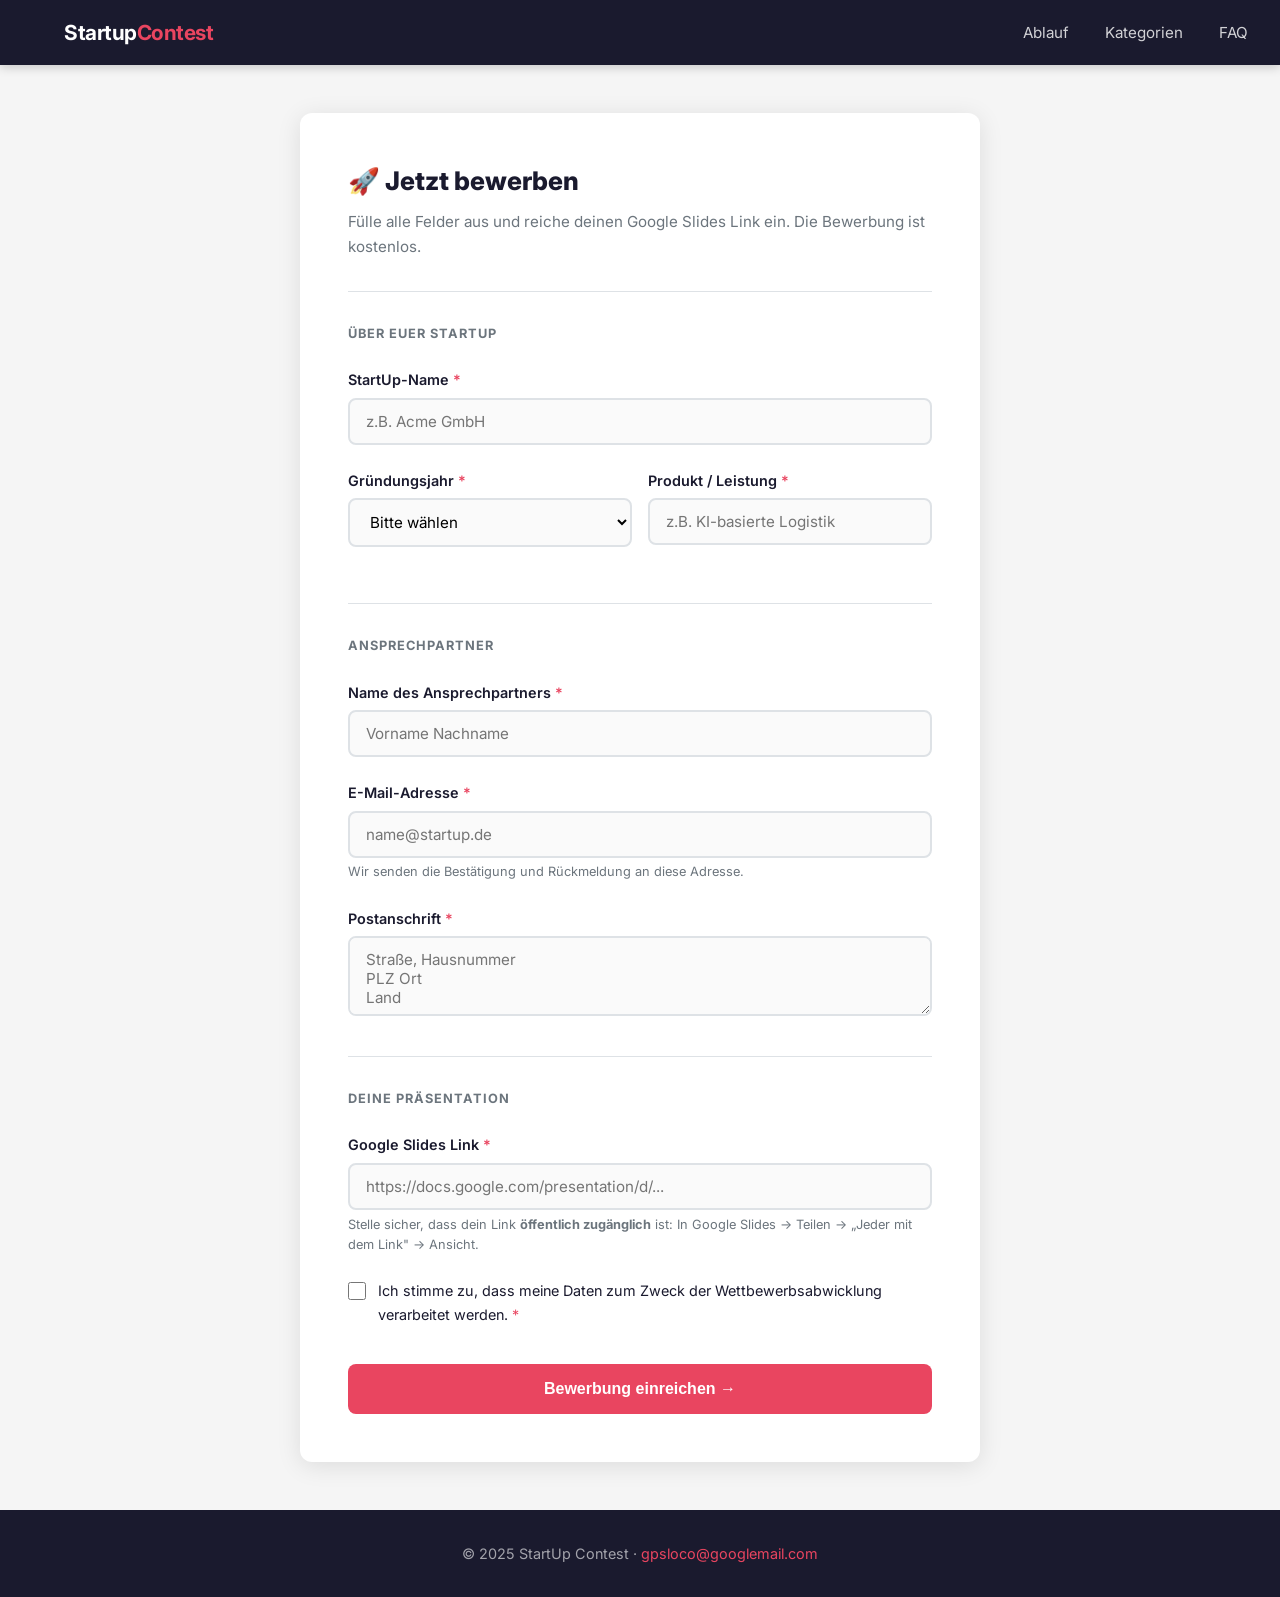
==== register.html @ a5f741df "Initial commit" ====
<!DOCTYPE html>
<html lang="de">
<head>
  <meta charset="UTF-8" />
  <meta name="viewport" content="width=device-width, initial-scale=1.0" />
  <title>Bewerbung – StartUp Contest</title>
  <link rel="stylesheet" href="css/style.css" />
  <link rel="preconnect" href="https://fonts.googleapis.com" />
  <link href="https://fonts.googleapis.com/css2?family=Inter:wght@400;600;700;800&display=swap" rel="stylesheet" />
</head>
<body>

  <!-- Navigation -->
  <nav>
    <a href="index.html" class="logo">Startup<span>Contest</span></a>
    <div class="nav-links">
      <a href="index.html#ablauf">Ablauf</a>
      <a href="index.html#kriterien">Kategorien</a>
      <a href="index.html#faq">FAQ</a>
    </div>
  </nav>

  <!-- Form Page -->
  <div class="form-page" style="background: var(--light);">
    <div class="form-card">

      <h2>🚀 Jetzt bewerben</h2>
      <p class="subtitle">Fülle alle Felder aus und reiche deinen Google Slides Link ein. Die Bewerbung ist kostenlos.</p>

      <form id="registrationForm" novalidate>

        <hr class="divider" style="margin-top: 0;" />
        <p style="font-size: 0.8rem; font-weight: 700; text-transform: uppercase; letter-spacing: 1px; color: var(--gray); margin-bottom: 1.5rem;">Über euer StartUp</p>

        <!-- StartUp Name -->
        <div class="form-group">
          <label for="startupName">StartUp-Name <span class="required">*</span></label>
          <input type="text" id="startupName" name="startupName" placeholder="z.B. Acme GmbH" required />
        </div>

        <!-- Gründungsjahr + Produkt -->
        <div class="form-row">
          <div class="form-group">
            <label for="foundingYear">Gründungsjahr <span class="required">*</span></label>
            <select id="foundingYear" name="foundingYear" required>
              <option value="">Bitte wählen</option>
              <script>
                for (let y = new Date().getFullYear(); y >= 2010; y--) {
                  document.write(`<option value="${y}">${y}</option>`);
                }
              </script>
            </select>
          </div>
          <div class="form-group">
            <label for="productName">Produkt / Leistung <span class="required">*</span></label>
            <input type="text" id="productName" name="productName" placeholder="z.B. KI-basierte Logistik" required />
          </div>
        </div>

        <hr class="divider" />
        <p style="font-size: 0.8rem; font-weight: 700; text-transform: uppercase; letter-spacing: 1px; color: var(--gray); margin-bottom: 1.5rem;">Ansprechpartner</p>

        <!-- Name -->
        <div class="form-group">
          <label for="contactName">Name des Ansprechpartners <span class="required">*</span></label>
          <input type="text" id="contactName" name="contactName" placeholder="Vorname Nachname" required />
        </div>

        <!-- Email -->
        <div class="form-group">
          <label for="email">E-Mail-Adresse <span class="required">*</span></label>
          <input type="email" id="email" name="email" placeholder="name@startup.de" required />
          <p class="form-hint">Wir senden die Bestätigung und Rückmeldung an diese Adresse.</p>
        </div>

        <!-- Postadresse -->
        <div class="form-group">
          <label for="address">Postanschrift <span class="required">*</span></label>
          <textarea id="address" name="address" placeholder="Straße, Hausnummer&#10;PLZ Ort&#10;Land" required></textarea>
        </div>

        <hr class="divider" />
        <p style="font-size: 0.8rem; font-weight: 700; text-transform: uppercase; letter-spacing: 1px; color: var(--gray); margin-bottom: 1.5rem;">Deine Präsentation</p>

        <!-- Google Slides Link -->
        <div class="form-group">
          <label for="slidesUrl">Google Slides Link <span class="required">*</span></label>
          <input type="url" id="slidesUrl" name="slidesUrl"
            placeholder="https://docs.google.com/presentation/d/..." required />
          <p class="form-hint">
            Stelle sicher, dass dein Link <strong>öffentlich zugänglich</strong> ist:
            In Google Slides → Teilen → „Jeder mit dem Link" → Ansicht.
          </p>
        </div>

        <!-- Datenschutz -->
        <div class="form-group" style="display: flex; align-items: flex-start; gap: 0.75rem;">
          <input type="checkbox" id="privacy" name="privacy" required
            style="width: auto; min-width: 18px; height: 18px; margin-top: 3px;" />
          <label for="privacy" style="font-weight: 400; font-size: 0.9rem; cursor: pointer;">
            Ich stimme zu, dass meine Daten zum Zweck der Wettbewerbsabwicklung verarbeitet werden.
            <span class="required">*</span>
          </label>
        </div>

        <!-- Submit -->
        <button type="submit" class="btn-submit" id="submitBtn">
          Bewerbung einreichen →
        </button>

        <!-- Success Message -->
        <div class="success-msg" id="successMsg">
          <h3>🎉 Vielen Dank für deine Bewerbung!</h3>
          <p>Wir haben deine Unterlagen erhalten und melden uns bald per E-Mail bei dir.</p>
        </div>

        <!-- Error Message -->
        <div id="errorMsg" style="display:none; background:#f8d7da; border:1px solid #f5c6cb; color:#721c24; padding:1rem; border-radius:8px; margin-top:1rem;">
          <strong>Fehler beim Senden.</strong> Bitte versuche es erneut oder schreib uns direkt an gpsloco@googlemail.com.
        </div>

      </form>
    </div>
  </div>

  <!-- Footer -->
  <footer>
    <p>© 2025 StartUp Contest · <a href="mailto:gpsloco@googlemail.com">gpsloco@googlemail.com</a></p>
  </footer>

  <script>
    // ── Google Apps Script Web App URL (nach Deployment eintragen) ──
    // HIER die URL deines Apps Script Web Apps eintragen:
    const APPS_SCRIPT_URL = 'YOUR_APPS_SCRIPT_URL_HERE';

    const form = document.getElementById('registrationForm');
    const submitBtn = document.getElementById('submitBtn');
    const successMsg = document.getElementById('successMsg');
    const errorMsg = document.getElementById('errorMsg');

    // Validate Google Slides URL
    function isValidSlidesUrl(url) {
      return url.includes('docs.google.com/presentation');
    }

    form.addEventListener('submit', async function(e) {
      e.preventDefault();

      // Validate
      if (!form.checkValidity()) {
        form.reportValidity();
        return;
      }

      const slidesUrl = document.getElementById('slidesUrl').value;
      if (!isValidSlidesUrl(slidesUrl)) {
        alert('Bitte gib einen gültigen Google Slides Link ein (docs.google.com/presentation/...)');
        return;
      }

      // Collect data
      const data = {
        timestamp: new Date().toISOString(),
        startupName:  document.getElementById('startupName').value,
        foundingYear: document.getElementById('foundingYear').value,
        productName:  document.getElementById('productName').value,
        contactName:  document.getElementById('contactName').value,
        email:        document.getElementById('email').value,
        address:      document.getElementById('address').value,
        slidesUrl:    slidesUrl,
      };

      submitBtn.disabled = true;
      submitBtn.textContent = 'Wird gesendet…';

      try {
        const response = await fetch(APPS_SCRIPT_URL, {
          method: 'POST',
          mode: 'no-cors',
          headers: { 'Content-Type': 'application/json' },
          body: JSON.stringify(data),
        });

        // no-cors gibt kein lesbares Response zurück – wir zeigen trotzdem Erfolg
        form.style.display = 'none';
        successMsg.style.display = 'block';

      } catch (err) {
        console.error(err);
        submitBtn.disabled = false;
        submitBtn.textContent = 'Bewerbung einreichen →';
        errorMsg.style.display = 'block';
      }
    });
  </script>

</body>
</html>
---- css/style.css ----
/* =============================================
   StartUp Contest – Global Styles
   ============================================= */

:root {
  --primary: #1a1a2e;
  --accent: #e94560;
  --accent2: #0f3460;
  --light: #f5f5f5;
  --white: #ffffff;
  --gray: #6c757d;
  --border: #dee2e6;
  --success: #28a745;
  --font: 'Inter', -apple-system, BlinkMacSystemFont, sans-serif;
  --radius: 12px;
  --shadow: 0 4px 24px rgba(0,0,0,0.10);
}

* { box-sizing: border-box; margin: 0; padding: 0; }

body {
  font-family: var(--font);
  background: var(--light);
  color: var(--primary);
  line-height: 1.6;
}

/* ── Navigation ── */
nav {
  background: var(--primary);
  padding: 1rem 2rem;
  display: flex;
  justify-content: space-between;
  align-items: center;
  position: sticky;
  top: 0;
  z-index: 100;
  box-shadow: 0 2px 10px rgba(0,0,0,0.2);
}

nav .logo {
  color: var(--white);
  font-size: 1.3rem;
  font-weight: 700;
  text-decoration: none;
  letter-spacing: -0.5px;
}

nav .logo span { color: var(--accent); }

nav a {
  color: rgba(255,255,255,0.8);
  text-decoration: none;
  margin-left: 2rem;
  font-size: 0.95rem;
  transition: color 0.2s;
}

nav a:hover { color: var(--accent); }

.btn-nav {
  background: var(--accent);
  color: var(--white) !important;
  padding: 0.5rem 1.25rem;
  border-radius: 6px;
  font-weight: 600;
}

.btn-nav:hover { background: #c73652; }

/* ── Hero ── */
.hero {
  background: linear-gradient(135deg, var(--primary) 0%, var(--accent2) 100%);
  color: var(--white);
  padding: 6rem 2rem 5rem;
  text-align: center;
  position: relative;
  overflow: hidden;
}

.hero::before {
  content: '';
  position: absolute;
  top: -50%;
  left: -50%;
  width: 200%;
  height: 200%;
  background: radial-gradient(circle, rgba(233,69,96,0.15) 0%, transparent 60%);
  pointer-events: none;
}

.hero-badge {
  display: inline-block;
  background: rgba(233,69,96,0.2);
  border: 1px solid var(--accent);
  color: var(--accent);
  padding: 0.4rem 1rem;
  border-radius: 20px;
  font-size: 0.85rem;
  font-weight: 600;
  letter-spacing: 1px;
  text-transform: uppercase;
  margin-bottom: 1.5rem;
}

.hero h1 {
  font-size: clamp(2rem, 5vw, 3.5rem);
  font-weight: 800;
  line-height: 1.2;
  margin-bottom: 1.5rem;
  letter-spacing: -1px;
}

.hero h1 span { color: var(--accent); }

.hero p {
  font-size: 1.15rem;
  color: rgba(255,255,255,0.8);
  max-width: 600px;
  margin: 0 auto 2.5rem;
}

.btn-primary {
  display: inline-block;
  background: var(--accent);
  color: var(--white);
  padding: 0.9rem 2.5rem;
  border-radius: 8px;
  text-decoration: none;
  font-weight: 700;
  font-size: 1rem;
  transition: all 0.2s;
  box-shadow: 0 4px 15px rgba(233,69,96,0.4);
}

.btn-primary:hover {
  transform: translateY(-2px);
  box-shadow: 0 6px 20px rgba(233,69,96,0.5);
}

/* ── Sections ── */
section { padding: 5rem 2rem; }

.container { max-width: 1100px; margin: 0 auto; }

.section-title {
  text-align: center;
  margin-bottom: 3rem;
}

.section-title h2 {
  font-size: 2rem;
  font-weight: 800;
  margin-bottom: 0.75rem;
}

.section-title p {
  color: var(--gray);
  font-size: 1.05rem;
  max-width: 550px;
  margin: 0 auto;
}

/* ── Info Cards ── */
.cards {
  display: grid;
  grid-template-columns: repeat(auto-fit, minmax(280px, 1fr));
  gap: 1.5rem;
}

.card {
  background: var(--white);
  border-radius: var(--radius);
  padding: 2rem;
  box-shadow: var(--shadow);
  transition: transform 0.2s;
}

.card:hover { transform: translateY(-4px); }

.card-icon {
  font-size: 2.5rem;
  margin-bottom: 1rem;
}

.card h3 {
  font-size: 1.1rem;
  font-weight: 700;
  margin-bottom: 0.75rem;
}

.card p { color: var(--gray); font-size: 0.95rem; }

/* ── Timeline ── */
.timeline {
  max-width: 700px;
  margin: 0 auto;
  position: relative;
}

.timeline::before {
  content: '';
  position: absolute;
  left: 28px;
  top: 0;
  bottom: 0;
  width: 2px;
  background: var(--border);
}

.timeline-item {
  display: flex;
  gap: 1.5rem;
  margin-bottom: 2.5rem;
  align-items: flex-start;
}

.timeline-dot {
  width: 56px;
  height: 56px;
  min-width: 56px;
  background: var(--primary);
  color: var(--white);
  border-radius: 50%;
  display: flex;
  align-items: center;
  justify-content: center;
  font-weight: 700;
  font-size: 1.1rem;
  position: relative;
  z-index: 1;
  border: 3px solid var(--light);
}

.timeline-dot.active { background: var(--accent); }

.timeline-content h4 { font-size: 1rem; font-weight: 700; margin-bottom: 0.3rem; }
.timeline-content p { color: var(--gray); font-size: 0.9rem; }

/* ── CTA Section ── */
.cta-section {
  background: linear-gradient(135deg, var(--primary) 0%, var(--accent2) 100%);
  color: var(--white);
  text-align: center;
}

.cta-section h2 { font-size: 2rem; font-weight: 800; margin-bottom: 1rem; }
.cta-section p { color: rgba(255,255,255,0.8); margin-bottom: 2rem; font-size: 1.05rem; }

/* ── Footer ── */
footer {
  background: var(--primary);
  color: rgba(255,255,255,0.6);
  text-align: center;
  padding: 2rem;
  font-size: 0.9rem;
}

footer a { color: var(--accent); text-decoration: none; }

/* ── Form Page ── */
.form-page {
  min-height: calc(100vh - 70px);
  display: flex;
  align-items: center;
  justify-content: center;
  padding: 3rem 1rem;
}

.form-card {
  background: var(--white);
  border-radius: var(--radius);
  box-shadow: var(--shadow);
  padding: 3rem;
  width: 100%;
  max-width: 680px;
}

.form-card h2 {
  font-size: 1.6rem;
  font-weight: 800;
  margin-bottom: 0.5rem;
}

.form-card .subtitle {
  color: var(--gray);
  margin-bottom: 2rem;
  font-size: 0.95rem;
}

.form-group {
  margin-bottom: 1.5rem;
}

.form-row {
  display: grid;
  grid-template-columns: 1fr 1fr;
  gap: 1rem;
}

label {
  display: block;
  font-size: 0.9rem;
  font-weight: 600;
  margin-bottom: 0.4rem;
  color: var(--primary);
}

label .required { color: var(--accent); }

input, textarea, select {
  width: 100%;
  padding: 0.75rem 1rem;
  border: 2px solid var(--border);
  border-radius: 8px;
  font-size: 0.95rem;
  font-family: var(--font);
  transition: border-color 0.2s;
  background: #fafafa;
}

input:focus, textarea:focus, select:focus {
  outline: none;
  border-color: var(--accent);
  background: var(--white);
}

textarea { resize: vertical; min-height: 80px; }

.form-hint {
  font-size: 0.8rem;
  color: var(--gray);
  margin-top: 0.3rem;
}

.btn-submit {
  width: 100%;
  background: var(--accent);
  color: var(--white);
  border: none;
  padding: 1rem;
  border-radius: 8px;
  font-size: 1rem;
  font-weight: 700;
  cursor: pointer;
  transition: all 0.2s;
  margin-top: 0.5rem;
}

.btn-submit:hover {
  background: #c73652;
  transform: translateY(-1px);
}

.btn-submit:disabled {
  background: var(--gray);
  cursor: not-allowed;
  transform: none;
}

.success-msg {
  display: none;
  background: #d4edda;
  border: 1px solid #c3e6cb;
  color: #155724;
  padding: 1.5rem;
  border-radius: 8px;
  text-align: center;
  margin-top: 1rem;
}

.success-msg h3 { margin-bottom: 0.5rem; }

.divider {
  border: none;
  border-top: 1px solid var(--border);
  margin: 2rem 0;
}

/* ── Responsive ── */
@media (max-width: 600px) {
  .form-row { grid-template-columns: 1fr; }
  .form-card { padding: 2rem 1.5rem; }
  nav .nav-links { display: none; }
}
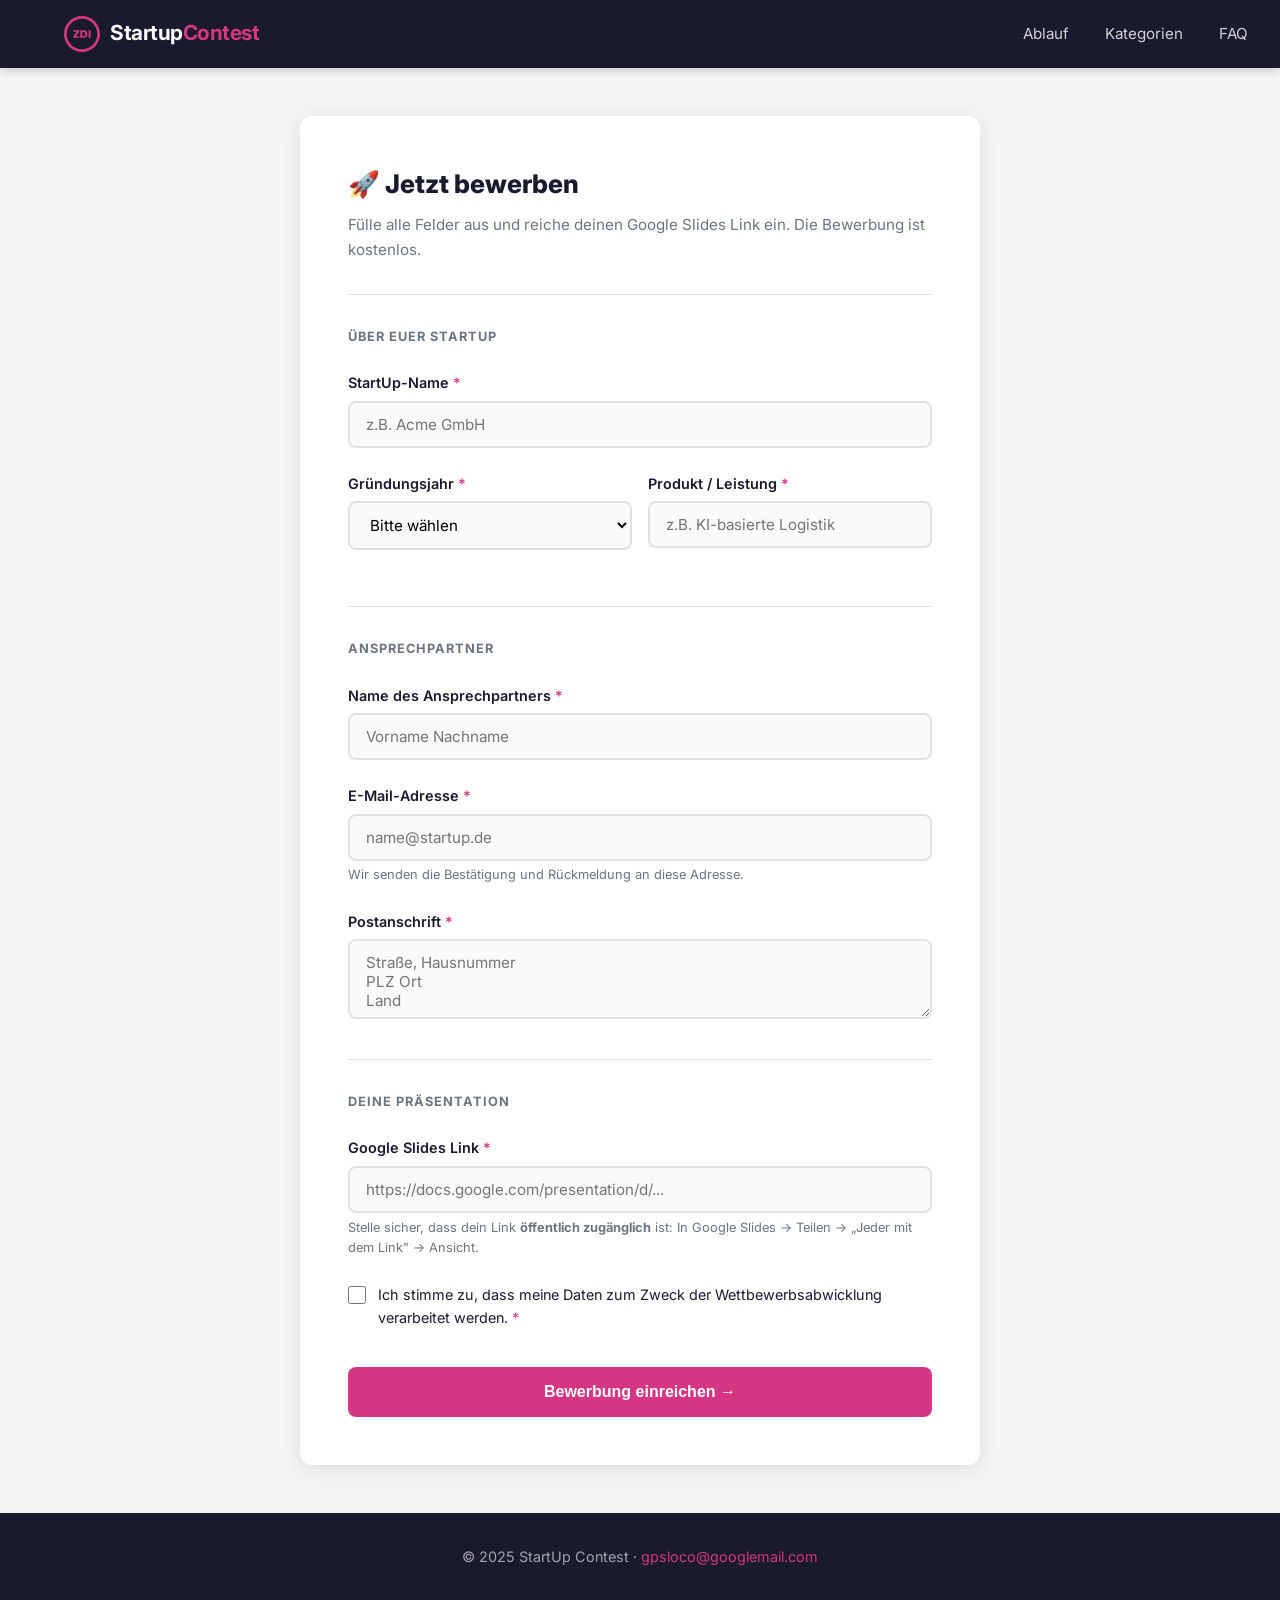
==== commit 82294991: "update logo" ====
--- a/register.html
+++ b/register.html
@@ -12,7 +12,9 @@
 
   <!-- Navigation -->
   <nav>
-    <a href="index.html" class="logo">Startup<span>Contest</span></a>
+    <a href="index.html" class="logo">
+      <img src="logo.svg" alt="ZDI Logo" style="height:36px; width:auto; vertical-align:middle; margin-right:10px;" />Startup<span>Contest</span>
+    </a>
     <div class="nav-links">
       <a href="index.html#ablauf">Ablauf</a>
       <a href="index.html#kriterien">Kategorien</a>
--- a/css/style.css
+++ b/css/style.css
@@ -4,7 +4,7 @@
 
 :root {
   --primary: #1a1a2e;
-  --accent: #e94560;
+  --accent: #D43684;
   --accent2: #0f3460;
   --light: #f5f5f5;
   --white: #ffffff;
@@ -130,12 +130,12 @@
   font-weight: 700;
   font-size: 1rem;
   transition: all 0.2s;
-  box-shadow: 0 4px 15px rgba(233,69,96,0.4);
+  box-shadow: 0 4px 15px rgba(212,54,132,0.4);
 }
 
 .btn-primary:hover {
   transform: translateY(-2px);
-  box-shadow: 0 6px 20px rgba(233,69,96,0.5);
+  box-shadow: 0 6px 20px rgba(212,54,132,0.5);
 }
 
 /* ── Sections ── */
